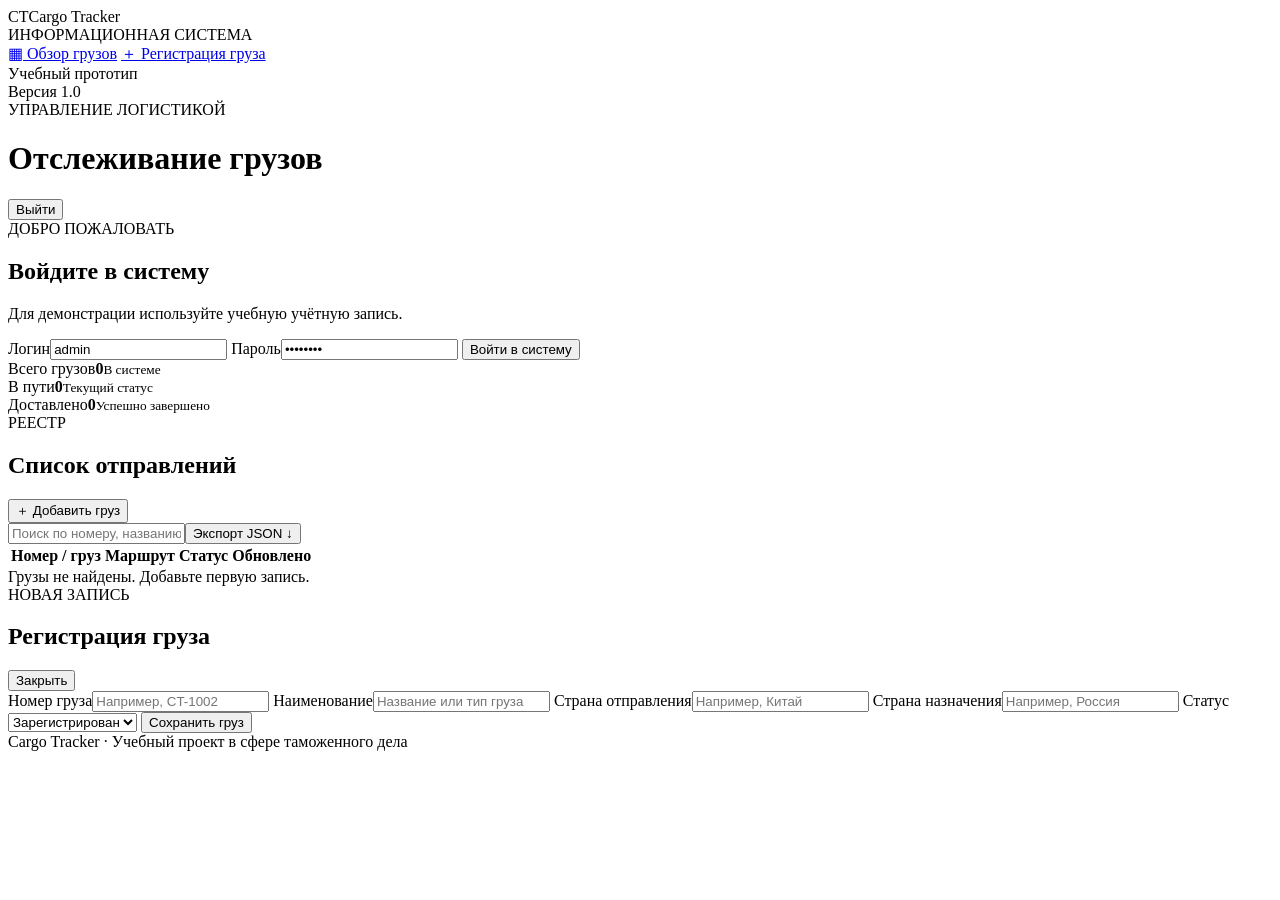
==== index.html @ 87d8d1fd "Add files via upload Загрузка" ====
<!doctype html>
<html lang="ru">
<head>
  <meta charset="utf-8">
  <meta name="viewport" content="width=device-width, initial-scale=1">
  <title>Cargo Tracker — отслеживание грузов</title>
  <link rel="stylesheet" href="/static/style.css">
</head>
<body>
  <div class="app-shell">
    <aside class="sidebar">
      <div class="brand"><span class="brand-mark">CT</span><span>Cargo Tracker</span></div>
      <div class="side-caption">ИНФОРМАЦИОННАЯ СИСТЕМА</div>
      <a class="nav active" href="#dashboard">▦ Обзор грузов</a>
      <a class="nav" href="#add">＋ Регистрация груза</a>
      <div class="side-bottom">Учебный прототип<br><span>Версия 1.0</span></div>
    </aside>
    <main class="main">
      <header class="topbar">
        <div><div class="eyebrow">УПРАВЛЕНИЕ ЛОГИСТИКОЙ</div><h1>Отслеживание грузов</h1></div>
        <button id="logoutBtn" class="ghost hidden">Выйти</button>
      </header>
      <section id="loginPanel" class="login-card">
        <div class="eyebrow">ДОБРО ПОЖАЛОВАТЬ</div>
        <h2>Войдите в систему</h2>
        <p class="muted">Для демонстрации используйте учебную учётную запись.</p>
        <form id="loginForm" class="form-grid">
          <label>Логин<input name="username" value="admin" required></label>
          <label>Пароль<input name="password" type="password" value="cargo123" required></label>
          <button class="primary" type="submit">Войти в систему</button>
          <div id="loginError" class="error"></div>
        </form>
      </section>
      <section id="dashboard" class="hidden">
        <div class="stats">
          <article class="stat"><span>Всего грузов</span><strong id="totalCount">0</strong><small>В системе</small></article>
          <article class="stat"><span>В пути</span><strong id="movingCount">0</strong><small>Текущий статус</small></article>
          <article class="stat"><span>Доставлено</span><strong id="doneCount">0</strong><small>Успешно завершено</small></article>
        </div>
        <div class="section-heading"><div><div class="eyebrow">РЕЕСТР</div><h2>Список отправлений</h2></div><button class="primary" id="showAdd">＋ Добавить груз</button></div>
        <div class="toolbar"><input id="searchInput" placeholder="Поиск по номеру, названию или стране…"><button class="ghost" id="exportBtn">Экспорт JSON ↓</button></div>
        <div class="table-wrap">
          <table><thead><tr><th>Номер / груз</th><th>Маршрут</th><th>Статус</th><th>Обновлено</th><th></th></tr></thead><tbody id="cargoRows"></tbody></table>
          <div id="emptyState" class="empty hidden">Грузы не найдены. Добавьте первую запись.</div>
        </div>
        <section id="addPanel" class="add-panel hidden">
          <div class="section-heading"><div><div class="eyebrow">НОВАЯ ЗАПИСЬ</div><h2>Регистрация груза</h2></div><button class="ghost" id="closeAdd">Закрыть</button></div>
          <form id="cargoForm" class="cargo-form">
            <label>Номер груза<input name="id" placeholder="Например, CT-1002" required></label>
            <label>Наименование<input name="name" placeholder="Название или тип груза" required></label>
            <label>Страна отправления<input name="origin" placeholder="Например, Китай" required></label>
            <label>Страна назначения<input name="destination" placeholder="Например, Россия" required></label>
            <label>Статус<select name="status"><option>Зарегистрирован</option><option>В пути</option><option>На таможне</option><option>Доставлен</option></select></label>
            <button class="primary" type="submit">Сохранить груз</button>
            <div id="formError" class="error"></div>
          </form>
        </section>
      </section>
      <footer> Cargo Tracker · Учебный проект в сфере таможенного дела</footer>
    </main>
  </div>
  <script src="/static/app.js"></script>
</body>
</html>
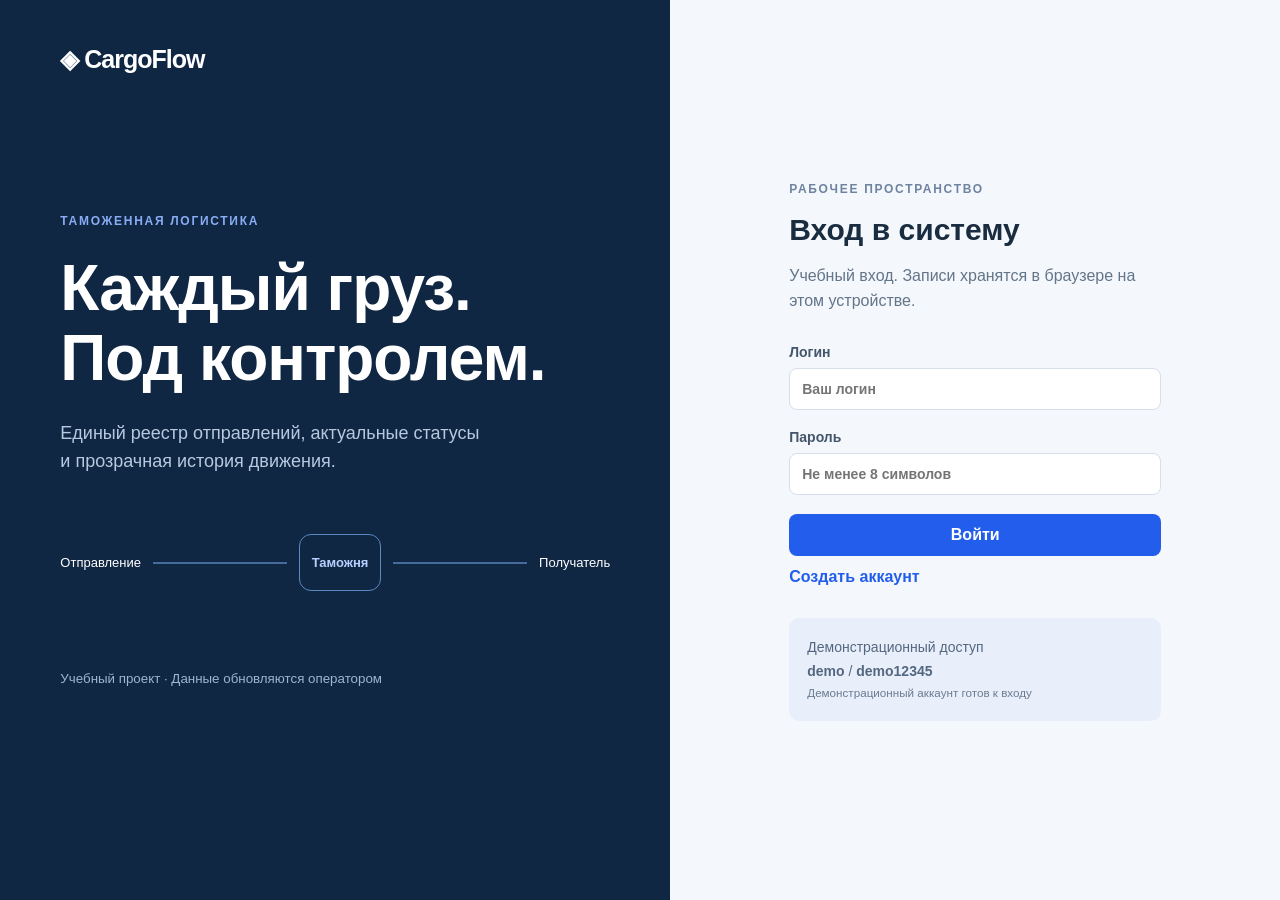
==== commit 1867fcc8: "Add CargoFlow demo and defense presentation Add working GitHub Pages browser demo, Python/SQLite ser" ====
--- a/index.html
+++ b/index.html
@@ -1,64 +1,6 @@
 <!doctype html>
-<html lang="ru">
-<head>
-  <meta charset="utf-8">
-  <meta name="viewport" content="width=device-width, initial-scale=1">
-  <title>Cargo Tracker — отслеживание грузов</title>
-  <link rel="stylesheet" href="/static/style.css">
-</head>
-<body>
-  <div class="app-shell">
-    <aside class="sidebar">
-      <div class="brand"><span class="brand-mark">CT</span><span>Cargo Tracker</span></div>
-      <div class="side-caption">ИНФОРМАЦИОННАЯ СИСТЕМА</div>
-      <a class="nav active" href="#dashboard">▦ Обзор грузов</a>
-      <a class="nav" href="#add">＋ Регистрация груза</a>
-      <div class="side-bottom">Учебный прототип<br><span>Версия 1.0</span></div>
-    </aside>
-    <main class="main">
-      <header class="topbar">
-        <div><div class="eyebrow">УПРАВЛЕНИЕ ЛОГИСТИКОЙ</div><h1>Отслеживание грузов</h1></div>
-        <button id="logoutBtn" class="ghost hidden">Выйти</button>
-      </header>
-      <section id="loginPanel" class="login-card">
-        <div class="eyebrow">ДОБРО ПОЖАЛОВАТЬ</div>
-        <h2>Войдите в систему</h2>
-        <p class="muted">Для демонстрации используйте учебную учётную запись.</p>
-        <form id="loginForm" class="form-grid">
-          <label>Логин<input name="username" value="admin" required></label>
-          <label>Пароль<input name="password" type="password" value="cargo123" required></label>
-          <button class="primary" type="submit">Войти в систему</button>
-          <div id="loginError" class="error"></div>
-        </form>
-      </section>
-      <section id="dashboard" class="hidden">
-        <div class="stats">
-          <article class="stat"><span>Всего грузов</span><strong id="totalCount">0</strong><small>В системе</small></article>
-          <article class="stat"><span>В пути</span><strong id="movingCount">0</strong><small>Текущий статус</small></article>
-          <article class="stat"><span>Доставлено</span><strong id="doneCount">0</strong><small>Успешно завершено</small></article>
-        </div>
-        <div class="section-heading"><div><div class="eyebrow">РЕЕСТР</div><h2>Список отправлений</h2></div><button class="primary" id="showAdd">＋ Добавить груз</button></div>
-        <div class="toolbar"><input id="searchInput" placeholder="Поиск по номеру, названию или стране…"><button class="ghost" id="exportBtn">Экспорт JSON ↓</button></div>
-        <div class="table-wrap">
-          <table><thead><tr><th>Номер / груз</th><th>Маршрут</th><th>Статус</th><th>Обновлено</th><th></th></tr></thead><tbody id="cargoRows"></tbody></table>
-          <div id="emptyState" class="empty hidden">Грузы не найдены. Добавьте первую запись.</div>
-        </div>
-        <section id="addPanel" class="add-panel hidden">
-          <div class="section-heading"><div><div class="eyebrow">НОВАЯ ЗАПИСЬ</div><h2>Регистрация груза</h2></div><button class="ghost" id="closeAdd">Закрыть</button></div>
-          <form id="cargoForm" class="cargo-form">
-            <label>Номер груза<input name="id" placeholder="Например, CT-1002" required></label>
-            <label>Наименование<input name="name" placeholder="Название или тип груза" required></label>
-            <label>Страна отправления<input name="origin" placeholder="Например, Китай" required></label>
-            <label>Страна назначения<input name="destination" placeholder="Например, Россия" required></label>
-            <label>Статус<select name="status"><option>Зарегистрирован</option><option>В пути</option><option>На таможне</option><option>Доставлен</option></select></label>
-            <button class="primary" type="submit">Сохранить груз</button>
-            <div id="formError" class="error"></div>
-          </form>
-        </section>
-      </section>
-      <footer> Cargo Tracker · Учебный проект в сфере таможенного дела</footer>
-    </main>
-  </div>
-  <script src="/static/app.js"></script>
-</body>
-</html>
+<html lang="ru"><head><meta charset="utf-8"><meta name="viewport" content="width=device-width,initial-scale=1"><title>CargoFlow — отслеживание грузов</title><link rel="stylesheet" href="./style.css"><script defer src="./browser-demo.js"></script><script defer src="./app.js"></script></head>
+<body><div id="auth" class="auth"><section class="intro"><div class="logo">◈ CargoFlow</div><span class="eyebrow">ТАМОЖЕННАЯ ЛОГИСТИКА</span><h1>Каждый груз.<br>Под контролем.</h1><p>Единый реестр отправлений, актуальные статусы и прозрачная история движения.</p><div class="route-art"><span>Отправление</span><i></i><b>Таможня</b><i></i><span>Получатель</span></div><small>Учебный проект · Данные обновляются оператором</small></section><section class="login"><span class="eyebrow">РАБОЧЕЕ ПРОСТРАНСТВО</span><h2 id="auth-title">Вход в систему</h2><p>Войдите, чтобы управлять своими отправлениями.</p><form id="auth-form"><label>Логин<input name="username" autocomplete="username" minlength="3" maxlength="40" required placeholder="Ваш логин"></label><label>Пароль<input name="password" type="password" autocomplete="current-password" minlength="8" maxlength="128" required placeholder="Не менее 8 символов"></label><button class="primary" id="auth-submit">Войти</button></form><button class="text" id="auth-toggle">Создать аккаунт</button><div class="demo">Демонстрационный доступ<br><strong>demo</strong> / <strong>demo12345</strong><small>Доступен при запуске с --demo</small></div></section></div>
+<div id="workspace" hidden><aside><div class="logo">◈ CargoFlow</div><p class="eyebrow">РАБОЧЕЕ ПРОСТРАНСТВО</p><div class="nav-active">▦ Реестр грузов</div><a href="./presentation.html" target="_blank">▤ О проекте</a><div class="side-bottom"><span id="username"></span><button id="logout" class="text">Выйти из аккаунта</button></div></aside><main><header><div><span class="eyebrow">ОБЗОР ОТПРАВЛЕНИЙ</span><h1>Реестр грузов</h1><p>Маршруты, статусы и история в одном месте</p></div><button id="new" class="primary">＋ Зарегистрировать груз</button></header><div class="notice">Учебная система · Статусы и местоположение вносит оператор вручную</div><section class="stats"><article><span>Всего грузов</span><strong id="total">0</strong></article><article><span>В движении</span><strong id="moving">0</strong></article><article><span>На таможне</span><strong id="customs">0</strong></article><article><span>Доставлено</span><strong id="delivered">0</strong></article></section><section class="registry"><div class="toolbar"><label class="search"><span class="sr">Поиск грузов</span><input id="search" placeholder="Поиск по номеру, названию или маршруту"></label><label><span class="sr">Фильтр статуса</span><select id="filter"><option value="">Все статусы</option></select></label><button id="export" class="secondary">Скачать CSV</button></div><div class="table-wrap"><table><thead><tr><th>Груз / номер</th><th>Маршрут</th><th>Статус</th><th>Местоположение</th><th>Обновлено</th><th><span class="sr">Действия</span></th></tr></thead><tbody id="rows"></tbody></table><div id="empty" hidden>Грузы не найдены. Зарегистрируйте груз или измените поиск.</div></div><footer><span id="count"></span><span>Время отображается в вашем часовом поясе</span></footer></section></main></div>
+<dialog id="editor"><form id="cargo-form"><div class="dialog-head"><div><span class="eyebrow">НОВОЕ ОТПРАВЛЕНИЕ</span><h2>Регистрация груза</h2></div><button type="button" class="close" aria-label="Закрыть">×</button></div><div class="form-grid"><label>Номер отправления<input name="tracking" required maxlength="160" placeholder="CF-2026-005"></label><label>Название груза<input name="name" required maxlength="160" placeholder="Например, оборудование"></label><label>Страна отправления<input name="origin" required maxlength="160"></label><label>Страна назначения<input name="destination" required maxlength="160"></label><label>Статус<select name="status" class="statuses"></select></label><label>Местоположение<input name="location" required maxlength="160" placeholder="Город или терминал"></label></div><p id="create-error" role="alert" class="error"></p><button class="primary">Зарегистрировать</button></form></dialog>
+<dialog id="details"><div class="dialog-head"><div><span class="eyebrow" id="detail-tracking"></span><h2 id="detail-name"></h2></div><button class="close" aria-label="Закрыть">×</button></div><p id="detail-route"></p><form id="update-form"><div class="form-grid"><label>Статус<select name="status" class="statuses"></select></label><label>Местоположение<input name="location" required maxlength="160"></label></div><label>Комментарий<textarea name="note" maxlength="500" placeholder="Что изменилось?"></textarea></label><p id="update-error" role="alert" class="error"></p><button class="primary">Сохранить изменение</button></form><h3>Журнал изменений</h3><div id="history"></div></dialog><div id="toast" role="status" hidden></div></body></html>
--- a/style.css
+++ b/style.css
@@ -0,0 +1,2 @@
+:root{font-family:-apple-system,BlinkMacSystemFont,"Segoe UI",sans-serif;color:#192c40;background:#f4f7fb;font-size:16px;--blue:#235dec;--muted:#63758a}*{box-sizing:border-box}body{margin:0}button,input,select,textarea{font:inherit}button,a,input,select,textarea{outline-offset:4px}button{cursor:pointer;border:0;border-radius:8px;padding:12px 18px;font-weight:600}button:disabled{opacity:.6;cursor:wait}.primary{background:var(--blue);color:white}.primary:hover{background:#1548c4}.secondary{background:white;border:1px solid #dce3ed;color:#31475f}.text{background:transparent;color:var(--blue);padding:12px 0}.logo{font-size:25px;letter-spacing:-1px;font-weight:750}.eyebrow{font-size:12px;letter-spacing:1.7px;font-weight:700;color:#6e83a0}h1,h2,h3,p{margin-top:0}h1{font-size:34px;letter-spacing:-1px;margin-bottom:10px}p{color:var(--muted);line-height:1.6}label{display:block;font-size:14px;font-weight:600;color:#43566c}input,select,textarea{display:block;width:100%;border:1px solid #d6dfeb;border-radius:8px;padding:12px;background:white;color:#24364b;margin-top:8px;min-width:0}textarea{min-height:80px;resize:vertical}form label{margin-bottom:19px}.auth{min-height:100vh;display:grid;grid-template-columns:1.1fr 1fr}.intro{background:#102744;color:white;padding:60px 9%;display:flex;flex-direction:column;justify-content:center;position:relative;overflow:hidden}.intro .logo{position:absolute;top:45px}.intro .eyebrow{color:#89adf5}.intro h1{font-size:clamp(40px,5vw,70px);line-height:1.1;margin:25px 0}.intro p{color:#b7c9de;max-width:420px;font-size:18px}.intro small{color:#9eb5cd;margin-top:80px}.route-art{display:flex;align-items:center;gap:12px;margin-top:40px;font-size:13px}.route-art i{height:2px;flex:1;background:#446b9c}.route-art b{border:1px solid #5a88c3;padding:20px 12px;border-radius:12px;color:#b7d0ff}.login{max-width:460px;width:100%;margin:auto;padding:44px}.login h2{font-size:30px;margin:16px 0}.login form{margin-top:30px}.login .primary{width:100%}.demo{background:#e9effa;border-radius:10px;padding:18px;color:#536781;font-size:14px;margin-top:20px;line-height:1.7}.demo small{display:block;color:#6a7b91}aside{width:235px;background:#102744;position:fixed;inset:0 auto 0 0;padding:34px 22px;color:white;display:flex;flex-direction:column}.nav-active{background:#233f63;padding:14px;border-radius:8px;margin-top:12px;font-size:15px}aside .eyebrow{margin-top:55px;font-size:10px}aside a{color:#c3d0e2;text-decoration:none;padding:18px 14px;font-size:15px}.side-bottom{margin-top:auto;padding:16px 10px;border-top:1px solid #33485f;display:flex;flex-direction:column}.side-bottom .text{color:#afc5e8;font-size:14px;text-align:left}main{margin-left:235px;padding:44px;max-width:1800px}header{display:flex;align-items:center;justify-content:space-between;gap:20px}header h1{margin-top:10px}header p{margin-bottom:0}.notice{font-size:13px;color:#647a95;margin:25px 0}.stats{display:grid;grid-template-columns:repeat(4,1fr);gap:18px;margin-bottom:30px}.stats article{padding:23px;background:white;border:1px solid #e3e9f2;border-radius:12px}.stats span{font-size:14px;color:var(--muted)}.stats strong{display:block;font-size:34px;margin-top:12px;letter-spacing:-1px}.stats article:nth-child(3) strong{color:#b77619}.stats article:last-child strong{color:#22816a}.registry{background:white;border:1px solid #e2e8f0;border-radius:12px;overflow:hidden}.toolbar{display:flex;gap:14px;padding:22px}.toolbar input,.toolbar select{margin:0}.search{flex:1}.toolbar select{min-width:175px}.table-wrap{overflow-x:auto}table{border-collapse:collapse;width:100%;text-align:left;font-size:14px}th{background:#f8fafd;color:#77859a;font-size:12px;font-weight:600;padding:16px}td{border-top:1px solid #edf0f6;padding:21px 16px;vertical-align:middle}td strong{display:block;font-weight:600;max-width:240px;overflow-wrap:anywhere}td small{display:block;margin-top:7px;color:#8a97a8;font-size:12px}.badge{display:inline-block;padding:7px 10px;border-radius:6px;background:#edf1f7;font-size:12px;font-weight:600;white-space:nowrap}.status1{background:#e9efff;color:#325fbd}.status2{background:#fff2db;color:#9b6510}.status3{background:#e6f3f4;color:#30747a}.status4{background:#e3f4eb;color:#26734d}.row-open{background:#f0f4fa;color:#48648c;font-size:13px;padding:8px 12px}footer{display:flex;justify-content:space-between;gap:12px;padding:18px 22px;border-top:1px solid #edf0f6;color:#8996a7;font-size:12px}#empty{padding:60px;text-align:center;color:#6d7d91}dialog{border:0;border-radius:16px;padding:30px;width:min(640px,94vw);max-height:90vh;box-shadow:0 20px 80px #10274444;color:#192c40}dialog::backdrop{background:#10274488}.dialog-head{display:flex;justify-content:space-between;align-items:flex-start;margin-bottom:22px}.dialog-head h2{margin:10px 0 0;font-size:25px}.close{background:#f1f4f8;font-size:25px;padding:2px 12px;color:#657a91}.form-grid{display:grid;grid-template-columns:1fr 1fr;gap:0 18px}#details h3{border-top:1px solid #e5ebf2;padding-top:24px;margin-top:30px}.event{border-left:2px solid #cddbf6;padding:0 0 22px 18px;margin-left:5px}.event p{font-size:14px;margin:8px 0;overflow-wrap:anywhere}.event small{font-size:12px;color:#8a98ab}.error{color:#b83131;font-size:14px}#toast{position:fixed;right:25px;bottom:25px;z-index:20;padding:16px 25px;background:#193c5b;color:white;border-radius:10px;box-shadow:0 5px 30px #10274433;max-width:85vw}.sr{position:absolute;width:1px;height:1px;overflow:hidden;clip:rect(0,0,0,0)}[hidden]{display:none!important}@media(max-width:1050px){aside{width:190px;padding:30px 14px}main{margin-left:190px;padding:28px}.stats{gap:10px}.toolbar{flex-wrap:wrap}.search{flex-basis:100%}header{align-items:flex-start}header .primary{font-size:14px}h1{font-size:28px}}@media(max-width:700px){.auth{grid-template-columns:1fr}.intro{display:none}.login{padding:30px}aside{position:static;width:100%;padding:18px;flex-direction:row;align-items:center;gap:20px}aside .eyebrow,.nav-active,aside a{display:none}.side-bottom{border:0;padding:0;margin-left:auto;flex-direction:row;align-items:center;gap:15px}.side-bottom span{display:none}main{margin:0;padding:22px 16px}header{display:block}header .primary{margin-top:18px}.stats{grid-template-columns:1fr 1fr}.toolbar{padding:15px;gap:10px}.toolbar label:not(.search){flex:1}.toolbar select{min-width:0}.secondary{font-size:14px}.form-grid{grid-template-columns:1fr}footer{flex-direction:column}dialog{padding:22px}}
+:root table{min-width:960px}td:first-child{min-width:210px}
